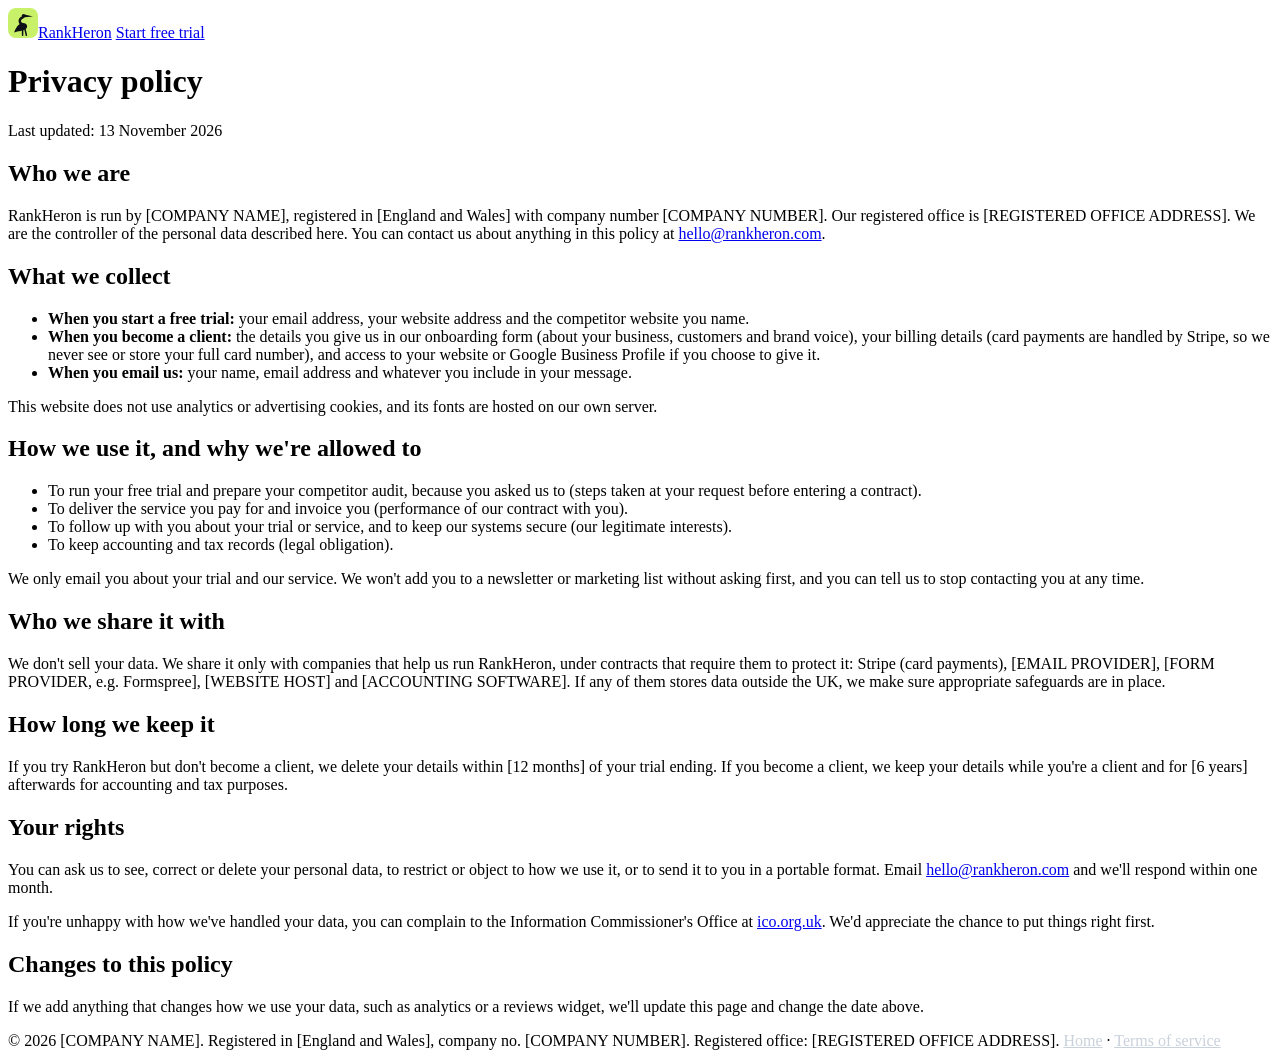
==== privacy.html @ 9a78d4b9 "Add files via upload" ====
<!doctype html>
<html lang="en-GB">
<head>
<meta charset="utf-8">
<meta name="viewport" content="width=device-width, initial-scale=1">
<title>Privacy policy | RankHeron</title>
<meta name="description" content="How RankHeron collects, uses and protects your personal data.">
<link rel="canonical" href="https://rankheron.com/privacy.html">
<meta name="theme-color" content="#0D1117">
<link rel="icon" href="favicon.svg" type="image/svg+xml">
<link rel="icon" href="favicon-32.png" sizes="32x32" type="image/png">
<link rel="apple-touch-icon" href="apple-touch-icon.png">
<link rel="stylesheet" href="styles.css">
</head>
<body>
<!-- TEMPLATE: fill in every [BRACKETED] item and have it checked before relying on it. This is a starting point, not legal advice. -->
<header class="dark">
<nav class="wrap nav" aria-label="Main">
<a href="index.html" class="brand"><svg width="30" height="30" viewBox="0 0 30 30" aria-hidden="true"><rect width="30" height="30" rx="8" fill="#C8F169"/><path d="M16.6 6.4 L25 8.5 L16.6 9.2 Z" fill="#0D1117"/><circle cx="15.6" cy="7.8" r="1.9" fill="#0D1117"/><path d="M13.6 15.2 C 18.6 14.4 21 18.6 17.6 21.2 C 15 23.1 10.6 22.6 6 24.6 C 7.6 20.6 9.8 16 13.6 15.2 Z" fill="#0D1117"/><path d="M15 9.2 C 10.6 11.2 10.8 14.8 14.6 16.4" fill="none" stroke="#0D1117" stroke-width="2.4" stroke-linecap="round"/><path d="M14.6 22 L14.6 27.2 M17 21.4 L18.4 27.2" fill="none" stroke="#0D1117" stroke-width="1.5" stroke-linecap="round"/></svg><span>RankHeron</span></a>
<a href="index.html#start" class="btn-pill">Start free trial</a>
</nav>
</header>

<main class="legal">
<h1>Privacy policy</h1>
<p class="updated">Last updated: 13 November 2026</p>

<h2>Who we are</h2>
<p>RankHeron is run by [COMPANY NAME], registered in [England and Wales] with company number [COMPANY NUMBER]. Our registered office is [REGISTERED OFFICE ADDRESS]. We are the controller of the personal data described here. You can contact us about anything in this policy at <a href="mailto:hello@rankheron.com">hello@rankheron.com</a>.</p>

<h2>What we collect</h2>
<ul>
<li><strong>When you start a free trial:</strong> your email address, your website address and the competitor website you name.</li>
<li><strong>When you become a client:</strong> the details you give us in our onboarding form (about your business, customers and brand voice), your billing details (card payments are handled by Stripe, so we never see or store your full card number), and access to your website or Google Business Profile if you choose to give it.</li>
<li><strong>When you email us:</strong> your name, email address and whatever you include in your message.</li>
</ul>
<p>This website does not use analytics or advertising cookies, and its fonts are hosted on our own server.</p>

<h2>How we use it, and why we're allowed to</h2>
<ul>
<li>To run your free trial and prepare your competitor audit, because you asked us to (steps taken at your request before entering a contract).</li>
<li>To deliver the service you pay for and invoice you (performance of our contract with you).</li>
<li>To follow up with you about your trial or service, and to keep our systems secure (our legitimate interests).</li>
<li>To keep accounting and tax records (legal obligation).</li>
</ul>
<p>We only email you about your trial and our service. We won't add you to a newsletter or marketing list without asking first, and you can tell us to stop contacting you at any time.</p>

<h2>Who we share it with</h2>
<p>We don't sell your data. We share it only with companies that help us run RankHeron, under contracts that require them to protect it: Stripe (card payments), [EMAIL PROVIDER], [FORM PROVIDER, e.g. Formspree], [WEBSITE HOST] and [ACCOUNTING SOFTWARE]. If any of them stores data outside the UK, we make sure appropriate safeguards are in place.</p>

<h2>How long we keep it</h2>
<p>If you try RankHeron but don't become a client, we delete your details within [12 months] of your trial ending. If you become a client, we keep your details while you're a client and for [6 years] afterwards for accounting and tax purposes.</p>

<h2>Your rights</h2>
<p>You can ask us to see, correct or delete your personal data, to restrict or object to how we use it, or to send it to you in a portable format. Email <a href="mailto:hello@rankheron.com">hello@rankheron.com</a> and we'll respond within one month.</p>
<p>If you're unhappy with how we've handled your data, you can complain to the Information Commissioner's Office at <a href="https://ico.org.uk">ico.org.uk</a>. We'd appreciate the chance to put things right first.</p>

<h2>Changes to this policy</h2>
<p>If we add anything that changes how we use your data, such as analytics or a reviews widget, we'll update this page and change the date above.</p>
</main>

<footer>
<div class="wrap foot">
<div class="foot-bottom">
<span>© 2026 [COMPANY NAME]. Registered in [England and Wales], company no. [COMPANY NUMBER]. Registered office: [REGISTERED OFFICE ADDRESS].</span>
<span><a href="index.html" style="color:#C9D1DB">Home</a> · <a href="terms.html" style="color:#C9D1DB">Terms of service</a></span>
</div>
</div>
</footer>
</body>
</html>
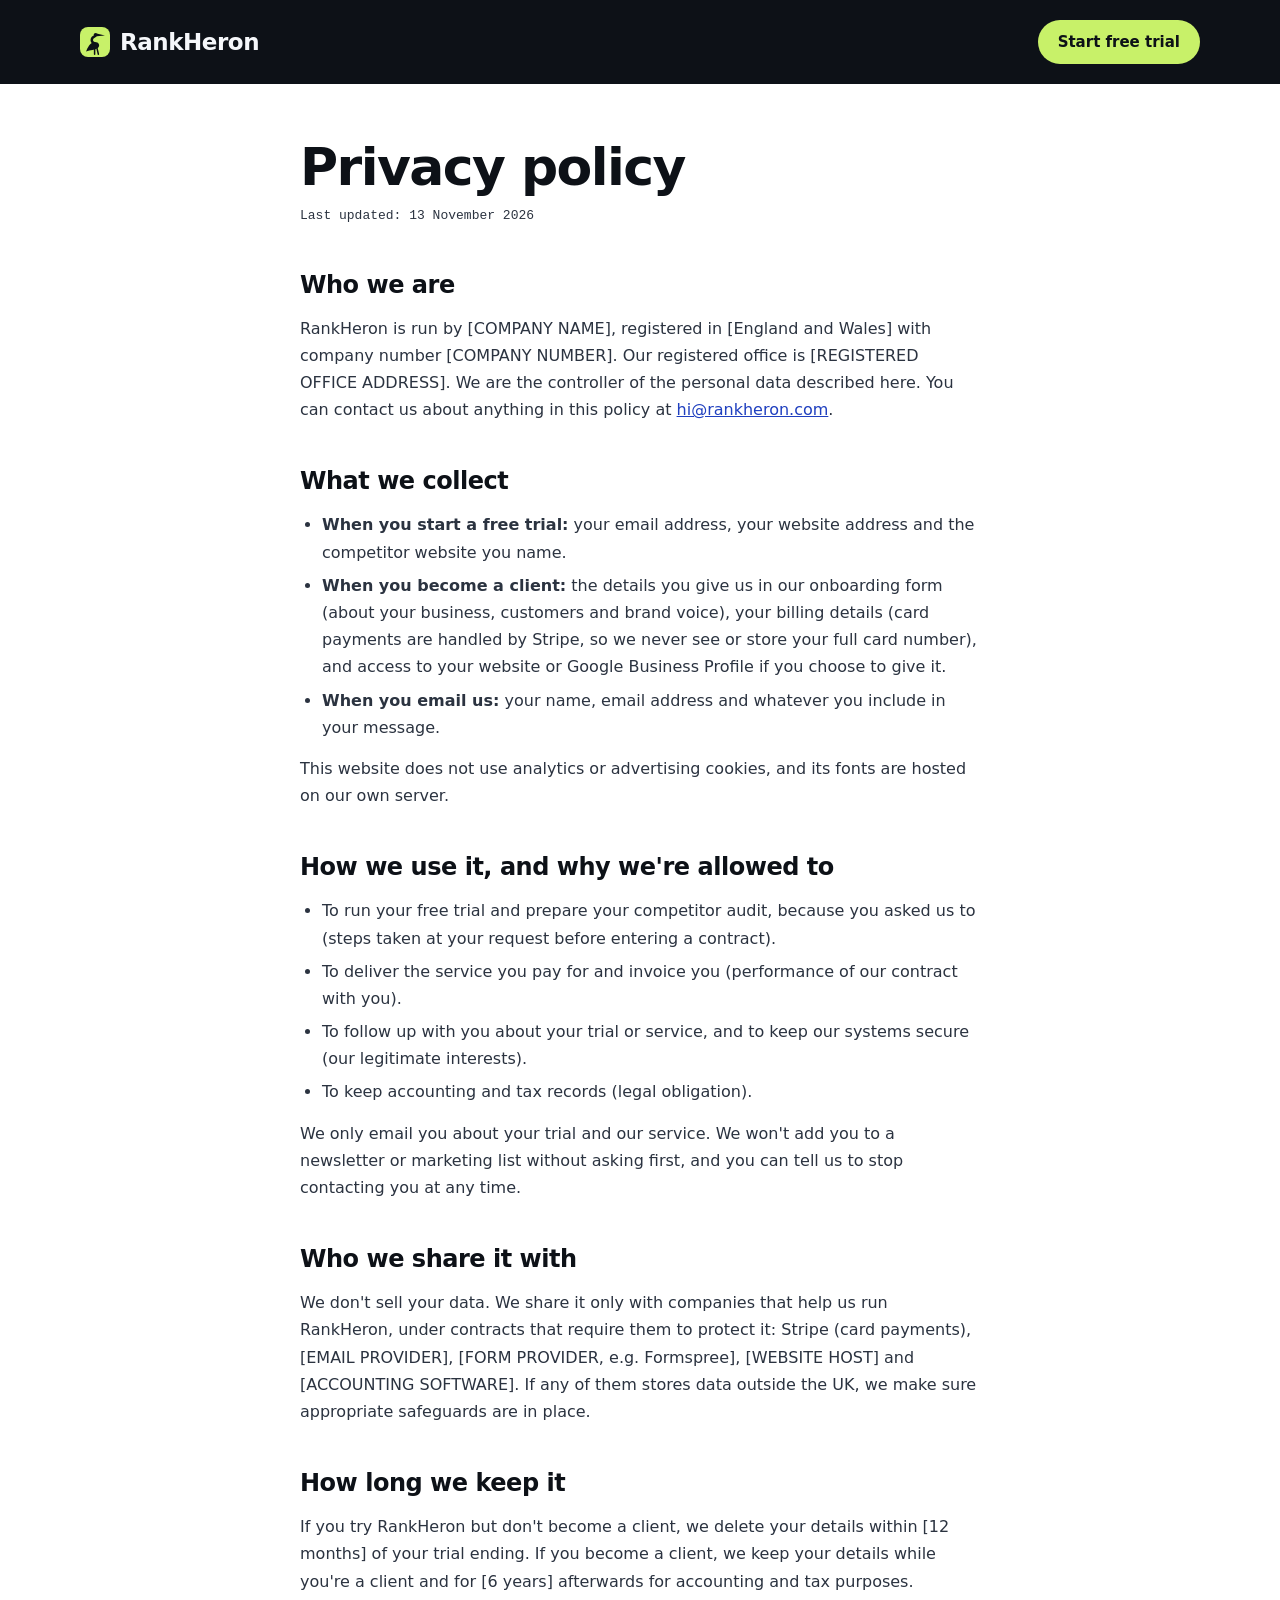
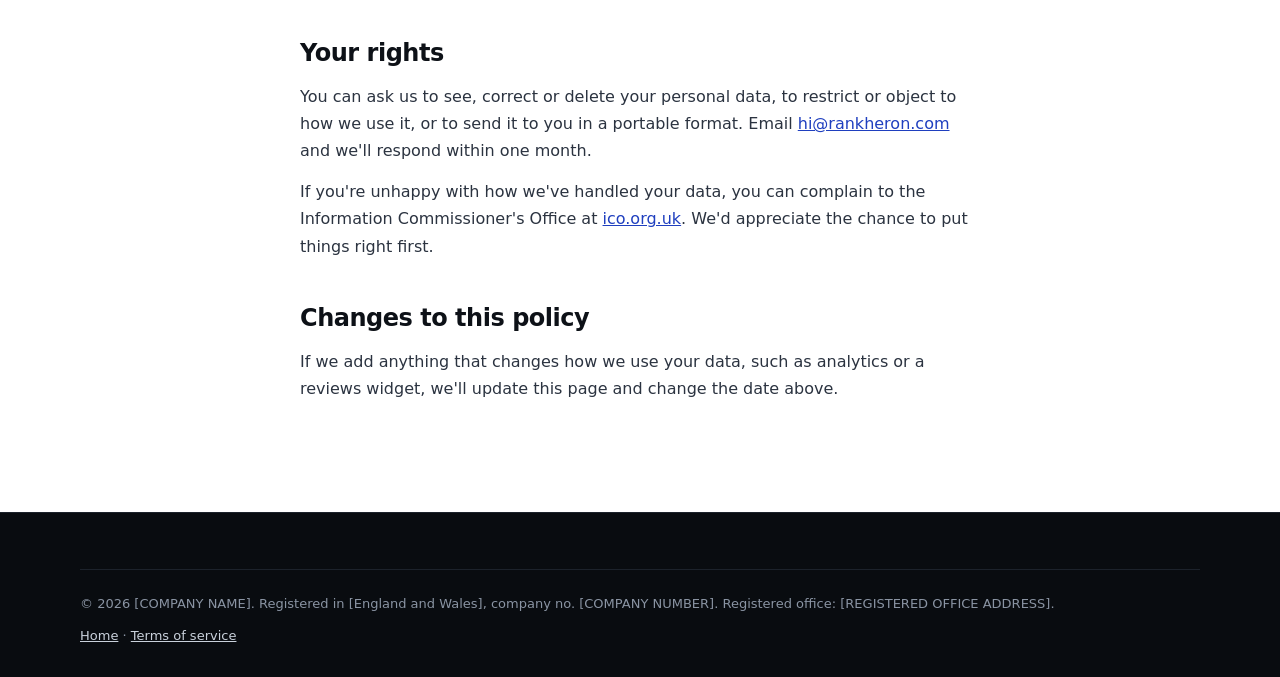
==== commit aa595c5e: "Create privacy.html" ====
--- a/privacy.html
+++ b/privacy.html
@@ -26,7 +26,7 @@
 <p class="updated">Last updated: 13 November 2026</p>
 
 <h2>Who we are</h2>
-<p>RankHeron is run by [COMPANY NAME], registered in [England and Wales] with company number [COMPANY NUMBER]. Our registered office is [REGISTERED OFFICE ADDRESS]. We are the controller of the personal data described here. You can contact us about anything in this policy at <a href="mailto:hello@rankheron.com">hello@rankheron.com</a>.</p>
+<p>RankHeron is run by [COMPANY NAME], registered in [England and Wales] with company number [COMPANY NUMBER]. Our registered office is [REGISTERED OFFICE ADDRESS]. We are the controller of the personal data described here. You can contact us about anything in this policy at <a href="mailto:hi@rankheron.com">hi@rankheron.com</a>.</p>
 
 <h2>What we collect</h2>
 <ul>
@@ -52,7 +52,7 @@
 <p>If you try RankHeron but don't become a client, we delete your details within [12 months] of your trial ending. If you become a client, we keep your details while you're a client and for [6 years] afterwards for accounting and tax purposes.</p>
 
 <h2>Your rights</h2>
-<p>You can ask us to see, correct or delete your personal data, to restrict or object to how we use it, or to send it to you in a portable format. Email <a href="mailto:hello@rankheron.com">hello@rankheron.com</a> and we'll respond within one month.</p>
+<p>You can ask us to see, correct or delete your personal data, to restrict or object to how we use it, or to send it to you in a portable format. Email <a href="mailto:hi@rankheron.com">hi@rankheron.com</a> and we'll respond within one month.</p>
 <p>If you're unhappy with how we've handled your data, you can complain to the Information Commissioner's Office at <a href="https://ico.org.uk">ico.org.uk</a>. We'd appreciate the chance to put things right first.</p>
 
 <h2>Changes to this policy</h2>
@@ -68,4 +68,4 @@
 </div>
 </footer>
 </body>
-</html>
+</html
--- a/styles.css
+++ b/styles.css
@@ -0,0 +1,300 @@
+/* RankHeron — site styles */
+
+@font-face{font-family:'Bricolage Grotesque';font-style:normal;font-display:swap;font-weight:200 800;src:url(fonts/bricolage-grotesque-latin-opsz-normal.woff2) format('woff2-variations'),url(fonts/bricolage-grotesque-latin-opsz-normal.woff2) format('woff2')}
+@font-face{font-family:'DM Sans';font-style:normal;font-display:swap;font-weight:100 1000;src:url(fonts/dm-sans-latin-opsz-normal.woff2) format('woff2-variations'),url(fonts/dm-sans-latin-opsz-normal.woff2) format('woff2')}
+@font-face{font-family:'JetBrains Mono';font-style:normal;font-display:swap;font-weight:400;src:url(fonts/jetbrains-mono-latin-400-normal.woff2) format('woff2')}
+@font-face{font-family:'JetBrains Mono';font-style:normal;font-display:swap;font-weight:500;src:url(fonts/jetbrains-mono-latin-500-normal.woff2) format('woff2')}
+
+:root{
+  --accent:#C8F169;
+  --ink:#0D1117;--ink-2:#151A21;
+  --line-d:#2A313C;--line-d2:#2F3743;
+  --txt-d:#F5F7FA;--txt-d2:#C9D1DB;--txt-d3:#B4BDC9;--txt-d4:#9AA4B2;
+  --muted:#4B5563;--muted-2:#5B6472;
+  --line:#E3E5E0;--line-2:#F0F1EE;--soft:#F4F5F2;
+  --display:'Bricolage Grotesque',system-ui,sans-serif;
+  --body:'DM Sans',system-ui,sans-serif;
+  --mono:'JetBrains Mono',ui-monospace,SFMono-Regular,Menlo,monospace;
+}
+*{box-sizing:border-box}
+html{scroll-behavior:smooth;-webkit-text-size-adjust:100%}
+body{margin:0;background:#fff;color:var(--ink);font-family:var(--body);font-size:16px;line-height:1.5}
+h1,h2,h3,p{margin:0}
+a{color:#1F3FBF}a:hover{color:#142C8A}
+.sr-only{position:absolute;width:1px;height:1px;padding:0;margin:-1px;overflow:hidden;clip:rect(0,0,0,0);white-space:nowrap;border:0}
+.hp{position:absolute;left:-9999px;width:1px;height:1px;overflow:hidden}
+.ic{fill:none;stroke:currentColor;stroke-width:2;stroke-linecap:round;stroke-linejoin:round}
+input::placeholder{color:#8A94A3}
+a:focus-visible,button:focus-visible,input:focus-visible,summary:focus-visible{outline:3px solid #6E8BFF;outline-offset:2px}
+
+.wrap{max-width:1200px;margin:0 auto;padding-left:clamp(16px,4vw,40px);padding-right:clamp(16px,4vw,40px)}
+.dark{background:var(--ink);color:var(--txt-d)}
+.soft{background:var(--soft)}
+.section{padding-top:clamp(72px,8vw,112px);padding-bottom:clamp(72px,8vw,112px);display:flex;flex-direction:column;gap:48px}
+.head{display:flex;flex-direction:column;gap:16px;max-width:760px}
+.head.center{align-items:center;text-align:center}
+.eyebrow{font-family:var(--mono);font-size:13px;letter-spacing:.08em;text-transform:uppercase;color:var(--muted-2)}
+.dark .eyebrow{color:var(--txt-d4)}
+.h2{font-family:var(--display);font-weight:700;font-size:clamp(34px,4.2vw,54px);line-height:1.05;letter-spacing:-.03em}
+.lead{font-size:18px;line-height:1.6;color:var(--muted)}
+.dark .lead{color:var(--txt-d3)}
+.row{display:flex;flex-wrap:wrap;gap:20px}
+.accent{color:var(--accent)}
+
+/* Nav */
+.nav{display:flex;flex-wrap:wrap;align-items:center;justify-content:space-between;gap:16px 32px;padding-top:20px;padding-bottom:20px}
+.brand{display:flex;align-items:center;gap:10px;text-decoration:none;color:var(--txt-d)}
+.brand:hover{color:var(--txt-d)}
+.brand span{font-family:var(--display);font-weight:700;font-size:23px;letter-spacing:-.02em}
+.nav-links{display:flex;flex-wrap:wrap;align-items:center;gap:4px 28px;font-size:15px}
+.nav-links a{color:var(--txt-d2);text-decoration:none;padding:10px 0}
+.nav-links a:hover{color:#fff}
+.btn-pill{display:inline-flex;align-items:center;min-height:44px;padding:0 20px;border-radius:999px;background:var(--accent);color:var(--ink);font-weight:700;font-size:15px;text-decoration:none}
+.btn-pill:hover{color:var(--ink);filter:brightness(1.06)}
+
+/* Hero */
+.hero{display:flex;flex-wrap:wrap;align-items:center;gap:56px;padding-top:48px;padding-bottom:96px}
+.hero-copy{flex:1 1 500px;min-width:0;display:flex;flex-direction:column;align-items:flex-start;gap:28px}
+.badge{display:inline-flex;align-items:center;gap:10px;padding:8px 14px;border:1px solid var(--line-d);border-radius:999px;font-family:var(--mono);font-size:13px;color:var(--txt-d2)}
+.dot{width:8px;height:8px;border-radius:50%;background:var(--accent);display:block;flex:none}
+.h1{font-family:var(--display);font-weight:700;font-size:clamp(44px,6.2vw,78px);line-height:1;letter-spacing:-.035em}
+.hero-sub{font-size:clamp(17px,1.6vw,20px);line-height:1.55;color:var(--txt-d3);max-width:560px}
+
+/* Trial form */
+.trial-form{display:flex;flex-direction:column;gap:10px;width:100%;max-width:580px}
+.form-title{font-size:16px;font-weight:700;color:var(--txt-d)}
+.fields{display:flex;flex-wrap:wrap;gap:10px}
+.field{flex:1 1 220px;min-width:0;display:flex;flex-direction:column;gap:6px}
+.field.full{flex:none}
+.field label{font-size:13px;font-weight:600;color:var(--txt-d2)}
+.field input{width:100%;min-height:56px;padding:0 18px;border-radius:12px;border:1px solid var(--line-d2);background:var(--ink-2);color:var(--txt-d);font:400 17px/1.2 var(--body)}
+.btn-main{width:100%;min-height:56px;padding:0 24px;border:0;border-radius:12px;background:var(--accent);color:var(--ink);font:700 17px/1 var(--body);cursor:pointer;display:inline-flex;align-items:center;justify-content:center;gap:10px}
+.btn-main:hover{filter:brightness(1.06)}
+.btn-main:disabled{opacity:.7;cursor:wait}
+.btn-main .ic{stroke-width:2.4}
+.form-status{font-size:15px;font-weight:600;color:var(--accent)}
+.form-status:empty{display:none}
+.fine{font-size:14px;line-height:1.55;color:var(--txt-d4)}
+.fine a{color:var(--txt-d2)}
+.reviews-slot{margin-top:6px}
+.next-label{margin-top:8px;font-family:var(--mono);font-size:12px;letter-spacing:.08em;text-transform:uppercase;color:var(--txt-d4)}
+.next{list-style:none;margin:0;padding:0;display:flex;flex-wrap:wrap;gap:12px}
+.next li{flex:1 1 180px;min-width:0;display:flex;gap:10px;align-items:flex-start;font-size:13px;line-height:1.45;color:var(--txt-d4)}
+.next b{display:block;font-size:14px;font-weight:700;color:var(--txt-d);margin-bottom:2px}
+.next-n{flex:none;display:flex;align-items:center;justify-content:center;width:24px;height:24px;border-radius:50%;background:var(--accent);color:var(--ink);font-family:var(--mono);font-size:12px;font-weight:500}
+
+/* Hero visual */
+.hero-visual{flex:1 1 420px;min-width:0;display:flex;flex-direction:column;gap:16px}
+.serp{background:#fff;color:var(--ink);border-radius:18px;padding:22px 24px;box-shadow:0 24px 60px rgba(0,0,0,.4)}
+.serp-q{display:flex;align-items:center;gap:10px;padding:12px 16px;border-radius:999px;background:#F1F3F4;font-size:15px;color:#3C4043}
+.serp-q svg{flex:none;color:#5F6368}
+.serp-row{display:flex;gap:14px;margin-top:20px}
+.serp-row.ghost{opacity:.55;margin-top:18px}
+.rank{flex:none;display:flex;align-items:center;justify-content:center;width:34px;height:34px;border-radius:10px;font-family:var(--mono);font-size:13px}
+.rank-1{background:var(--ink);color:var(--accent);font-weight:500}
+.rank-2{background:#F1F3F4;color:#3C4043}
+.serp-res{min-width:0;display:flex;flex-direction:column;gap:4px}
+.serp-url{font-size:13px;color:#4D5156}
+.serp-title{font-size:19px;line-height:1.3;color:#1A0DAB}
+.serp-desc{font-size:14px;line-height:1.5;color:#4D5156}
+.bars{flex:1;display:flex;flex-direction:column;gap:8px;padding-top:4px}
+.bars i{display:block;border-radius:6px}
+.ai{background:var(--ink-2);border:1px solid var(--line-d);border-radius:18px;padding:22px 24px;display:flex;flex-direction:column;gap:14px}
+.ai-label{display:flex;align-items:center;gap:10px;font-family:var(--mono);font-size:13px;color:var(--txt-d4)}
+.ai-label svg{color:var(--accent)}
+.ai p{font-size:16px;line-height:1.6;color:#E6EBF1}
+.ai strong{color:#fff}
+.chips{display:flex;flex-wrap:wrap;align-items:center;gap:8px;font-size:13px}
+.chips>span:first-child{color:var(--txt-d4);margin-right:4px}
+.chip{padding:5px 10px;border-radius:999px;border:1px solid var(--line-d);color:var(--txt-d4);font-family:var(--mono)}
+.chip.on{border-color:var(--accent);color:var(--accent)}
+.note-r{font-family:var(--mono);font-size:12px;color:#8A94A3;text-align:right}
+.strip{border-top:1px solid #222934}
+.strip .wrap{padding-top:22px;padding-bottom:22px;display:flex;flex-wrap:wrap;align-items:center;justify-content:space-between;gap:12px 32px}
+.strip-label{font-family:var(--mono);font-size:12px;letter-spacing:.1em;text-transform:uppercase;color:var(--txt-d4)}
+.strip-item{font-weight:600;font-size:16px;color:#DDE3EA}
+
+/* Problem */
+.card{flex:1 1 300px;min-width:0;border:1px solid var(--line);border-radius:18px;padding:28px;display:flex;flex-direction:column;gap:12px}
+.card p{color:var(--muted);line-height:1.6}
+.mono-sm{font-family:var(--mono);font-size:13px;color:var(--muted-2)}
+.h3{font-family:var(--display);font-size:24px;letter-spacing:-.02em;font-weight:700}
+.punch{font-family:var(--display);font-size:clamp(22px,2.4vw,30px);line-height:1.3;letter-spacing:-.02em;max-width:900px}
+.hl{background:var(--accent);padding:0 6px;border-radius:4px;-webkit-box-decoration-break:clone;box-decoration-break:clone}
+
+/* How it works */
+.section.how{gap:64px}
+.step{display:flex;flex-wrap:wrap;align-items:center;gap:40px 64px}
+.step.rev{flex-wrap:wrap-reverse}
+.step-copy{flex:1 1 380px;min-width:0;display:flex;flex-direction:column;gap:14px}
+.num{display:flex;align-items:center;justify-content:center;width:44px;height:44px;border-radius:12px;background:var(--ink);color:var(--accent);font-family:var(--mono);font-weight:500}
+.step-title{font-family:var(--display);font-weight:700;font-size:clamp(26px,2.6vw,34px);letter-spacing:-.025em;line-height:1.1}
+.step-copy p{font-size:17px;line-height:1.65;color:var(--muted)}
+.panel{flex:1 1 440px;min-width:0;background:#fff;border:1px solid var(--line);border-radius:18px;padding:22px}
+.panel.col{display:flex;flex-direction:column;gap:16px}
+.panel-head{display:flex;flex-wrap:wrap;justify-content:space-between;align-items:center;gap:8px;font-family:var(--mono);font-size:13px}
+.panel-head b{font-weight:500;font-size:14px}
+.panel-head small{color:var(--muted-2);font-size:12px}
+.tag{padding:4px 10px;border-radius:999px;background:color-mix(in srgb,var(--accent) 45%,#fff)}
+.kw{display:grid;grid-template-columns:minmax(0,1fr) 56px 96px;column-gap:12px;font-family:var(--mono);font-size:13px;margin-top:14px}
+.kw>span{padding:10px 0;border-bottom:1px solid var(--line-2)}
+.kw>.th{padding:8px 0;border-bottom:1px solid var(--line);color:var(--muted-2)}
+.kw>.last{border-bottom:0}
+.diff{display:flex;align-items:center;gap:8px}
+.meter{display:block;width:48px;height:6px;border-radius:3px;background:#E5E7EB;overflow:hidden}
+.meter i{display:block;height:100%;background:var(--ink)}
+.panel-foot{display:flex;justify-content:space-between;gap:8px;margin-top:12px;color:var(--muted-2);font-size:12px;font-family:var(--mono)}
+.sched-head{margin-bottom:10px}
+.sched{display:flex;flex-wrap:wrap;align-items:center;gap:8px 14px;padding:12px 0;border-top:1px solid var(--line-2)}
+.day{width:40px;font-family:var(--mono);font-size:12px;color:var(--muted-2)}
+.art{flex:1 1 200px;min-width:0;display:flex;flex-direction:column;gap:2px}
+.art small{font-family:var(--mono);font-size:11px;color:var(--muted-2);text-transform:uppercase;letter-spacing:.06em}
+.art b{font-weight:600;font-size:15px}
+.status{padding:5px 10px;border-radius:999px;font-size:12px;font-weight:600}
+.s-pub{background:var(--accent)}
+.s-rev{background:#E8EBF0}
+.s-sch{border:1px solid #C9CDD2;padding:4px 10px}
+.chart{width:100%;height:auto;display:block}
+.months{display:flex;justify-content:space-between;font-family:var(--mono);font-size:11px;color:var(--muted-2)}
+.stats{display:flex;flex-wrap:wrap;gap:12px}
+.stat{flex:1 1 140px;background:var(--soft);border-radius:12px;padding:14px}
+.stat small{display:block;font-size:13px;color:var(--muted-2)}
+.stat strong{display:block;font-family:var(--display);font-weight:700;font-size:28px}
+.stat .pills{display:flex;flex-wrap:wrap;gap:6px;margin-top:6px}
+.pill-d{padding:3px 9px;border-radius:999px;background:var(--ink);color:var(--txt-d);font-size:12px}
+
+/* Included */
+.grid{display:flex;flex-wrap:wrap;gap:1px;background:var(--line);border:1px solid var(--line);border-radius:18px;overflow:hidden}
+.cell{flex:1 1 320px;min-width:0;background:#fff;padding:28px;display:flex;flex-direction:column;gap:12px}
+.cell h3{font-size:19px;font-weight:700}
+.cell p{color:var(--muted);line-height:1.6}
+.icon{display:flex;align-items:center;justify-content:center;width:44px;height:44px;border-radius:12px;background:var(--soft)}
+
+/* Compare */
+.section.compare{gap:40px}
+.table-box{overflow-x:auto;background:#fff;border:1px solid var(--line);border-radius:18px}
+table{width:100%;min-width:760px;border-collapse:collapse;font-size:15px}
+th,td{padding:16px;border-bottom:1px solid var(--line-2);text-align:center}
+thead th{padding:18px 16px;font-weight:600;border-bottom:1px solid var(--line)}
+thead th:first-child{text-align:left;padding-left:20px}
+thead th.us{background:var(--ink);color:var(--accent);font-family:var(--display);font-size:18px;font-weight:700;border-bottom:0}
+tbody th{text-align:left;padding:16px 20px;font-weight:500}
+td.us{background:color-mix(in srgb,var(--accent) 22%,#fff);border-bottom:0}
+tbody tr:last-child th,tbody tr:last-child td{border-bottom:0}
+td svg{display:inline-block;vertical-align:middle}
+.txt{font-family:var(--mono);font-size:13px;color:var(--muted-2)}
+.yes .ic{stroke-width:2.2}
+.yes.us-y{color:#fff}
+.yes.them{color:var(--ink)}
+.no{color:var(--muted-2)}
+
+/* Who */
+.who{flex:1 1 250px;min-width:0;background:var(--soft);border-radius:18px;padding:28px;display:flex;flex-direction:column;gap:14px}
+.who h3{font-family:var(--display);font-size:22px;letter-spacing:-.02em;font-weight:700}
+.who p{color:var(--muted);line-height:1.6}
+.who.inv{background:var(--ink);color:var(--txt-d)}
+.who.inv p{color:var(--txt-d3)}
+.who.inv svg{color:var(--accent)}
+
+/* Timeline */
+.tl{flex:1 1 240px;min-width:0;display:flex;flex-direction:column;gap:14px;padding-top:20px;border-top:2px solid #3A4250}
+.tl.first{border-top-color:var(--accent)}
+.tl .when{font-family:var(--mono);font-size:13px;color:var(--txt-d2)}
+.tl.first .when{color:var(--accent)}
+.tl h3{font-size:20px;font-weight:700}
+.tl p{color:var(--txt-d3);line-height:1.6}
+.small-d{font-size:14px;color:var(--txt-d4)}
+
+/* Pricing */
+.section.pricing{align-items:center;gap:40px}
+.toggle{display:inline-flex;flex-wrap:wrap;justify-content:center;gap:4px;padding:4px;border-radius:999px;background:var(--ink)}
+.toggle button{min-height:44px;padding:0 20px;border:0;border-radius:999px;font:600 15px/1 var(--body);cursor:pointer;background:transparent;color:var(--txt-d2)}
+.toggle button[aria-pressed="true"]{background:var(--accent);color:var(--ink)}
+.plans{display:flex;flex-wrap:wrap;align-items:stretch;gap:20px;width:100%}
+.plan{flex:1 1 300px;min-width:0;border:1px solid var(--line);border-radius:20px;padding:32px;display:flex;flex-direction:column;gap:22px}
+.plan.feat{background:var(--ink);color:var(--txt-d);border-color:var(--ink);box-shadow:0 24px 60px rgba(13,17,23,.25)}
+.plan-top{display:flex;flex-direction:column;gap:6px}
+.plan-name{display:flex;flex-wrap:wrap;align-items:center;justify-content:space-between;gap:8px}
+.plan h3{font-family:var(--display);font-size:26px;letter-spacing:-.02em;font-weight:700}
+.plan-for{color:var(--muted)}
+.feat .plan-for{color:var(--txt-d3)}
+.most{padding:5px 12px;border-radius:999px;background:var(--accent);color:var(--ink);font-size:12px;font-weight:700}
+.price{display:flex;align-items:baseline;flex-wrap:wrap;gap:8px}
+.price strong{font-family:var(--display);font-weight:700;font-size:52px;letter-spacing:-.03em;line-height:1}
+.price span{color:var(--muted);font-size:15px}
+.feat .price span{color:var(--txt-d3)}
+.btn-out,.btn-acc{display:flex;align-items:center;justify-content:center;min-height:52px;border-radius:12px;font-weight:700;text-decoration:none;text-align:center;padding:0 16px}
+.btn-out{border:1.5px solid var(--ink);color:var(--ink)}
+.btn-out:hover{background:var(--ink);color:#fff}
+.btn-acc{background:var(--accent);color:var(--ink)}
+.btn-acc:hover{color:var(--ink);filter:brightness(1.06)}
+.list{display:flex;flex-direction:column;gap:12px;font-size:15px;margin:0;padding:0;list-style:none}
+.list li{display:flex;gap:10px;align-items:flex-start}
+.tick{flex:none;margin-top:1px;color:var(--ink)}
+.tick .ic{stroke-width:2.2}
+.guarantee{width:100%;display:flex;flex-wrap:wrap;align-items:center;gap:20px 32px;padding:28px 32px;border-radius:20px;background:var(--soft)}
+.g-icon{flex:none;display:flex;align-items:center;justify-content:center;width:64px;height:64px;border-radius:50%;background:var(--ink);color:var(--accent)}
+.g-copy{flex:1 1 420px;min-width:0;display:flex;flex-direction:column;gap:6px}
+.g-copy h3{font-family:var(--display);font-size:24px;letter-spacing:-.02em;font-weight:700}
+.g-copy p{color:var(--muted);line-height:1.6}
+.plan-alt{margin-top:-12px;text-align:center;font-size:14px;color:var(--muted)}
+.plan-alt:hover{color:var(--ink)}
+.feat .plan-alt{color:var(--txt-d2)}
+.feat .plan-alt:hover{color:#fff}
+.price-note{font-size:14px;color:var(--muted-2);text-align:center}
+
+/* Founding */
+.founding{background:var(--accent);color:var(--ink)}
+.founding .wrap{padding-top:clamp(64px,7vw,96px);padding-bottom:clamp(64px,7vw,96px);display:flex;flex-wrap:wrap;align-items:center;gap:40px 64px}
+.founding .eyebrow{color:var(--ink)}
+.f-copy{flex:1 1 460px;min-width:0;display:flex;flex-direction:column;gap:18px}
+.f-h{font-family:var(--display);font-weight:700;font-size:clamp(32px,4vw,50px);line-height:1.05;letter-spacing:-.03em}
+.f-copy p{font-size:18px;line-height:1.6}
+.f-card{flex:1 1 340px;min-width:0;background:var(--ink);color:var(--txt-d);border-radius:20px;padding:30px;display:flex;flex-direction:column;gap:16px}
+.f-card .list{font-size:16px;gap:16px}
+.f-card .list li{gap:12px}
+.f-card .tick{margin-top:2px}
+.f-card .btn-acc{margin-top:8px}
+
+/* FAQ */
+.faq-wrap{max-width:880px}
+.section.faq-sec{gap:40px}
+.faq{display:flex;flex-direction:column;border-top:1px solid #D9DCD5}
+details{border-bottom:1px solid #D9DCD5}
+summary{list-style:none;cursor:pointer;display:flex;align-items:center;justify-content:space-between;gap:16px;padding:22px 0;font-size:18px;font-weight:600}
+summary::-webkit-details-marker{display:none}
+.plus{flex:none;transition:transform .2s}
+details[open] .plus{transform:rotate(45deg)}
+details p{padding:0 40px 24px 0;color:var(--muted);line-height:1.7}
+
+/* Final CTA */
+.final .wrap{max-width:900px;padding-top:clamp(80px,9vw,128px);padding-bottom:clamp(80px,9vw,128px);display:flex;flex-direction:column;align-items:center;gap:24px;text-align:center}
+.final-h{font-family:var(--display);font-weight:700;font-size:clamp(36px,5vw,64px);line-height:1.02;letter-spacing:-.035em}
+.final .lead{font-size:19px;max-width:640px}
+.final .trial-form{max-width:640px;text-align:left}
+.final .fine{text-align:center}
+
+/* Footer */
+footer{background:#090C10;color:var(--txt-d2);border-top:1px solid #1C222B}
+.foot{padding-top:56px;padding-bottom:32px;display:flex;flex-direction:column;gap:40px}
+.foot-top{display:flex;flex-wrap:wrap;gap:40px 64px;justify-content:space-between}
+.foot-brand{flex:1 1 280px;min-width:0;display:flex;flex-direction:column;gap:14px;max-width:340px}
+.foot-brand .brand span{font-size:21px}
+.foot-brand p{font-size:15px;line-height:1.6;color:var(--txt-d4)}
+.foot-brand .mail{color:var(--txt-d);font-size:15px}
+.foot-cols{display:flex;flex-wrap:wrap;gap:32px 64px}
+.foot-col{display:flex;flex-direction:column;gap:10px;font-size:15px}
+.foot-col .eyebrow{font-size:12px;color:#8A94A3}
+.foot-col a{color:var(--txt-d2);text-decoration:none}
+.foot-col a:hover{color:#fff;text-decoration:underline}
+.foot-bottom{display:flex;flex-wrap:wrap;justify-content:space-between;gap:12px;padding-top:24px;border-top:1px solid #1C222B;font-size:13px;color:#8A94A3}
+
+/* Legal pages */
+.legal{max-width:760px;margin:0 auto;padding:56px clamp(16px,4vw,40px) 96px}
+.legal h1{font-family:var(--display);font-weight:700;font-size:clamp(36px,5vw,52px);letter-spacing:-.03em;line-height:1.05;margin-bottom:10px}
+.legal h2{font-family:var(--display);font-weight:700;font-size:24px;letter-spacing:-.02em;margin:40px 0 12px}
+.legal p,.legal li{color:#2B3340;line-height:1.7}
+.legal p{margin:0 0 14px}
+.legal ul{padding-left:22px;margin:0 0 14px}
+.legal li{margin-bottom:6px}
+.updated{color:var(--muted-2);font-family:var(--mono);font-size:13px}
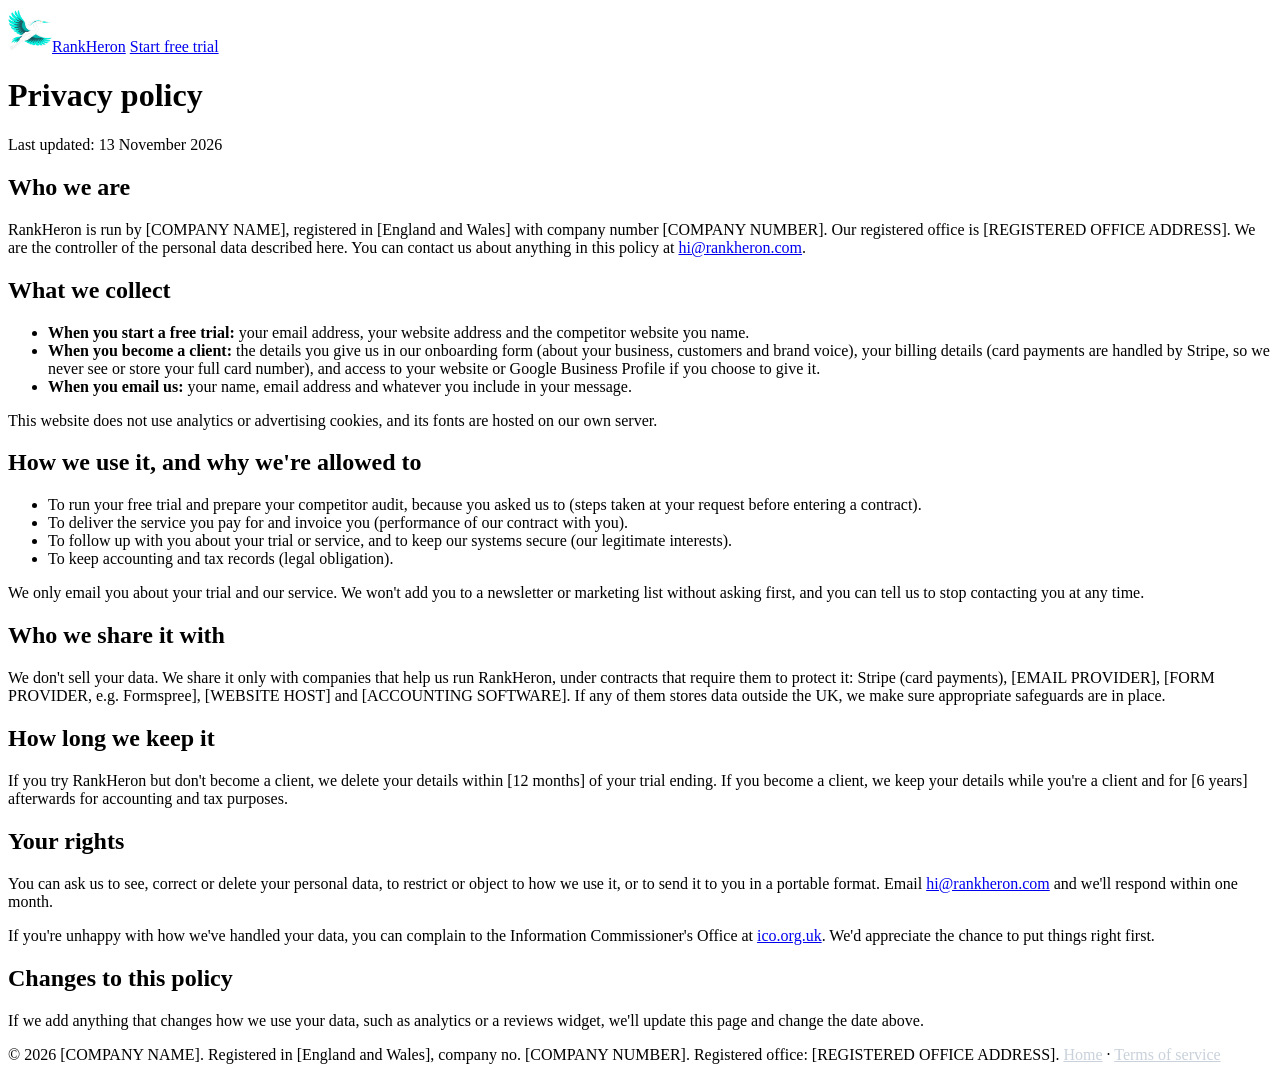
==== commit a9d038a2: "Add files via upload" ====
--- a/privacy.html
+++ b/privacy.html
@@ -6,8 +6,7 @@
 <title>Privacy policy | RankHeron</title>
 <meta name="description" content="How RankHeron collects, uses and protects your personal data.">
 <link rel="canonical" href="https://rankheron.com/privacy.html">
-<meta name="theme-color" content="#0D1117">
-<link rel="icon" href="favicon.svg" type="image/svg+xml">
+<meta name="theme-color" content="#021629">
 <link rel="icon" href="favicon-32.png" sizes="32x32" type="image/png">
 <link rel="apple-touch-icon" href="apple-touch-icon.png">
 <link rel="stylesheet" href="styles.css">
@@ -16,7 +15,7 @@
 <!-- TEMPLATE: fill in every [BRACKETED] item and have it checked before relying on it. This is a starting point, not legal advice. -->
 <header class="dark">
 <nav class="wrap nav" aria-label="Main">
-<a href="index.html" class="brand"><svg width="30" height="30" viewBox="0 0 30 30" aria-hidden="true"><rect width="30" height="30" rx="8" fill="#C8F169"/><path d="M16.6 6.4 L25 8.5 L16.6 9.2 Z" fill="#0D1117"/><circle cx="15.6" cy="7.8" r="1.9" fill="#0D1117"/><path d="M13.6 15.2 C 18.6 14.4 21 18.6 17.6 21.2 C 15 23.1 10.6 22.6 6 24.6 C 7.6 20.6 9.8 16 13.6 15.2 Z" fill="#0D1117"/><path d="M15 9.2 C 10.6 11.2 10.8 14.8 14.6 16.4" fill="none" stroke="#0D1117" stroke-width="2.4" stroke-linecap="round"/><path d="M14.6 22 L14.6 27.2 M17 21.4 L18.4 27.2" fill="none" stroke="#0D1117" stroke-width="1.5" stroke-linecap="round"/></svg><span>RankHeron</span></a>
+<a href="index.html" class="brand"><img class="brand-mark" src="logo-mark.png" width="44" height="44" alt=""><span>RankHeron</span></a>
 <a href="index.html#start" class="btn-pill">Start free trial</a>
 </nav>
 </header>
@@ -68,4 +67,4 @@
 </div>
 </footer>
 </body>
-</html
+</html>
